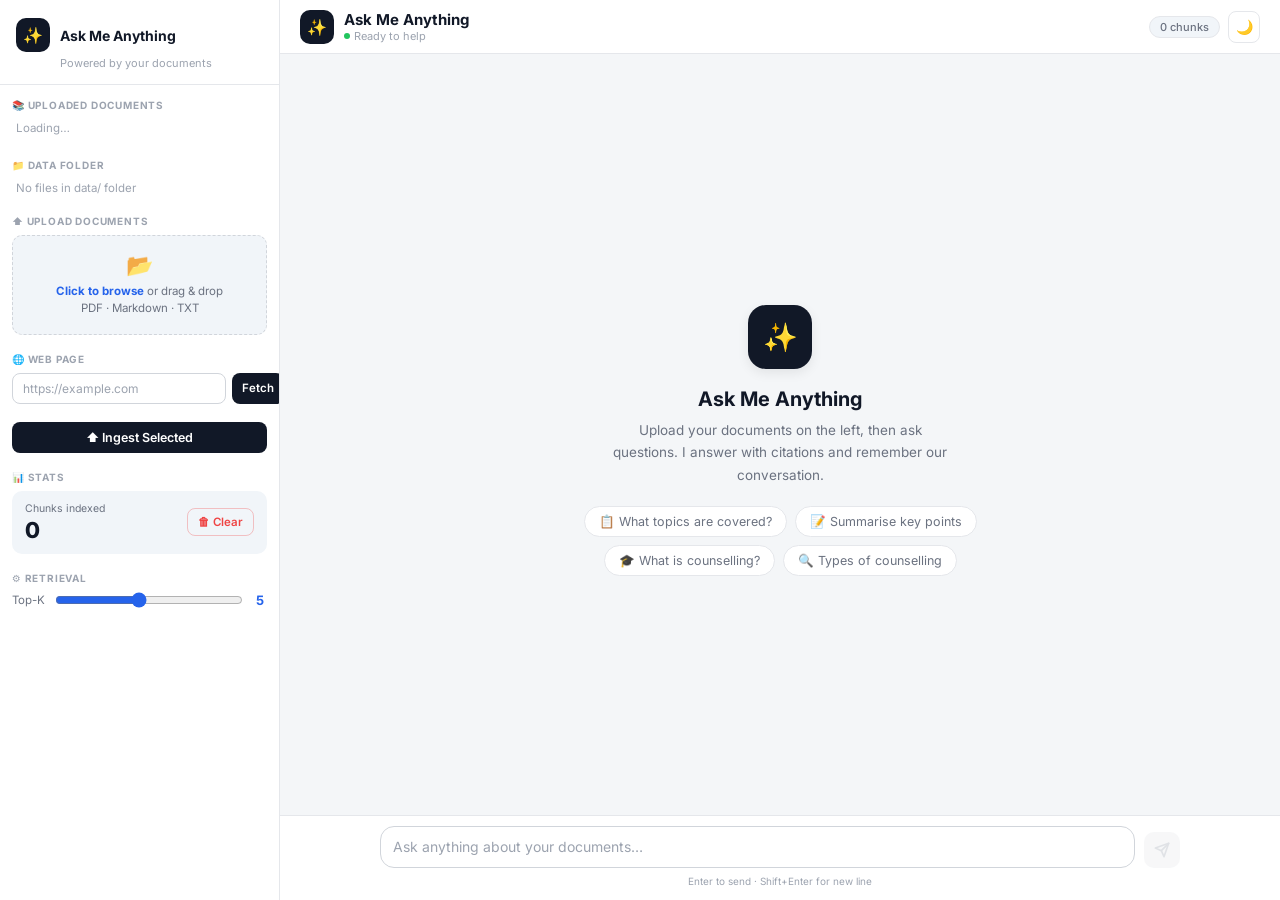
==== frontend/static/index.html @ d7ba44b6 "New Repository for RAG with Ollama" ====
<!DOCTYPE html>
<html lang="en" data-theme="light">
<head>
  <meta charset="UTF-8">
  <meta name="viewport" content="width=device-width, initial-scale=1">
  <title>Ask Me Anything</title>
  <link rel="preconnect" href="https://fonts.googleapis.com">
  <link href="https://fonts.googleapis.com/css2?family=Inter:wght@300;400;500;600;700&display=swap" rel="stylesheet">
  <link rel="stylesheet" href="/static/css/style.css">
</head>
<body>
<div class="app">

  <!-- Sidebar -->
  <aside class="sb">
    <div class="sb-head">
      <div class="sb-logo">
        <div class="sb-logo-icon">✨</div>
        <span class="sb-logo-text">Ask Me Anything</span>
      </div>
      <div class="sb-tagline">Powered by your documents</div>
    </div>
    <div class="sb-body">

      <div>
        <p class="sb-label">📚 Uploaded Documents</p>
        <div id="uploadedList"><p class="file-empty">Loading…</p></div>
        <p class="sb-sublabel" id="uploadStats"></p>
      </div>

      <div>
        <p class="sb-label">📁 Data Folder</p>
        <div id="dataList"><p class="file-empty">Loading…</p></div>
      </div>

      <div>
        <p class="sb-label">⬆️ Upload Documents</p>
        <div class="dz" id="dz">
          <input type="file" id="fileInput" multiple accept=".pdf,.md,.markdown,.txt">
          <span class="dz-ico">📂</span>
          <p><strong>Click to browse</strong> or drag &amp; drop</p>
          <p>PDF · Markdown · TXT</p>
        </div>
      </div>

      <div>
        <p class="sb-label">🌐 Web Page</p>
        <div class="url-row">
          <input class="url-in" type="url" id="urlIn" placeholder="https://example.com">
          <button class="btn btn-primary btn-sm" onclick="ingestURL()">Fetch</button>
        </div>
      </div>

      <div>
        <div class="btn-row">
          <button class="btn btn-primary btn-full" id="ingestBtn" onclick="ingestSelected()">⬆️ Ingest Selected</button>
        </div>
        <div class="prog" id="prog" style="display:none"></div>
      </div>

      <div>
        <p class="sb-label">📊 Stats</p>
        <div class="stat-card">
          <div>
            <div class="stat-lbl">Chunks indexed</div>
            <div class="stat-val" id="chunkCount">0</div>
          </div>
          <button class="btn btn-danger" onclick="clearAll()">🗑 Clear</button>
        </div>
      </div>

      <div>
        <p class="sb-label">⚙️ Retrieval</p>
        <div class="slider-row">
          <label>Top-K</label>
          <input type="range" id="tkSlider" min="1" max="10" value="5">
          <span class="slider-val" id="tkVal">5</span>
        </div>
      </div>

    </div>
  </aside>

  <!-- Main -->
  <main class="main">

    <div class="hdr">
      <div class="hdr-left">
        <div class="hdr-avatar">✨</div>
        <div>
          <div class="hdr-title">Ask Me Anything</div>
          <div class="hdr-sub"><span class="online"></span>Ready to help</div>
        </div>
      </div>
      <div class="hdr-right">
        <span class="chunk-pill" id="hdrChunks">0 chunks</span>
        <button class="icon-btn" id="themeBtn" onclick="toggleTheme()" title="Toggle theme">🌙</button>
      </div>
    </div>

    <div class="msgs" id="msgs">
      <div class="empty" id="emptyState">
        <div class="empty-icon">✨</div>
        <h2>Ask Me Anything</h2>
        <p>Upload your documents on the left, then ask questions. I answer with citations and remember our conversation.</p>
        <div class="chips">
          <button class="chip" onclick="chipSend('What topics are covered in the documents?')">📋 What topics are covered?</button>
          <button class="chip" onclick="chipSend('Give me a summary of the key points')">📝 Summarise key points</button>
          <button class="chip" onclick="chipSend('What is guidance and counselling?')">🎓 What is counselling?</button>
          <button class="chip" onclick="chipSend('What are the main types of counselling?')">🔍 Types of counselling</button>
        </div>
      </div>
    </div>

    <div style="max-width:800px;width:100%;margin:0 auto;padding:0 20px">
      <div class="typing-wrap" id="typingWrap">
        <div class="typing-row">
          <div class="m-av bot-av">✨</div>
          <div class="typing-bbl">
            <span class="dot"></span><span class="dot"></span><span class="dot"></span>
          </div>
        </div>
      </div>
    </div>

    <div class="ibar">
      <div class="ibar-inner">
        <div class="iwrap">
          <textarea id="msgIn" placeholder="Ask anything about your documents…" rows="1"></textarea>
        </div>
        <button class="send-btn" id="sendBtn" onclick="send()" disabled>
          <svg width="16" height="16" viewBox="0 0 24 24" fill="none" stroke="currentColor" stroke-width="2.5" stroke-linecap="round" stroke-linejoin="round"><line x1="22" y1="2" x2="11" y2="13"></line><polygon points="22 2 15 22 11 13 2 9 22 2"></polygon></svg>
        </button>
      </div>
      <div class="ibar-hint">Enter to send · Shift+Enter for new line</div>
    </div>

  </main>
</div>

<div class="toasts" id="toasts"></div>
<script src="/static/js/app.js"></script>
</body>
</html>
---- static/css/style.css ----
/* ── Reset ─────────────────────────────────────────────────────── */
*, *::before, *::after { box-sizing: border-box; margin: 0; padding: 0; }
html { height: 100%; }
body {
  font-family: 'Inter', system-ui, -apple-system, sans-serif;
  height: 100vh; overflow: hidden;
  background: var(--bg); color: var(--text);
  transition: background .25s, color .25s;
  -webkit-font-smoothing: antialiased;
}

/* ── Tokens: Light ─────────────────────────────────────────────── */
:root {
  --accent: #2563EB;
  --accent-dim: #EFF6FF;
  --accent-hover: #1D4ED8;

  --bg: #F4F6F8;
  --surface: #FFFFFF;
  --sidebar-bg: #FFFFFF;
  --hover: #F1F5F9;

  --text: #111827;
  --text2: #6B7280;
  --text3: #9CA3AF;

  --user-bubble: #111827;
  --user-text: #FFFFFF;
  --bot-bubble: #FFFFFF;
  --bot-text: #111827;
  --bot-border: #E5E7EB;

  --border: #E5E7EB;
  --border2: #D1D5DB;
  --input-bg: #FFFFFF;

  --sh-sm: 0 1px 3px rgba(0,0,0,.06), 0 1px 2px rgba(0,0,0,.04);
  --sh-md: 0 4px 12px rgba(0,0,0,.08);
  --sh-lg: 0 8px 32px rgba(0,0,0,.1);

  --r: 18px;
  --sw: 280px;
}

/* ── Tokens: Dark ──────────────────────────────────────────────── */
[data-theme="dark"] {
  --accent: #60A5FA;
  --accent-dim: rgba(96,165,250,.12);
  --accent-hover: #93C5FD;

  --bg: #0F1117;
  --surface: #1A1D24;
  --sidebar-bg: #141720;
  --hover: #22262F;

  --text: #F0F2F5;
  --text2: #9CA3AF;
  --text3: #6B7280;

  --user-bubble: #2563EB;
  --user-text: #FFFFFF;
  --bot-bubble: #1E2230;
  --bot-text: #F0F2F5;
  --bot-border: #2D3144;

  --border: #2D3144;
  --border2: #3A3F55;
  --input-bg: #1E2230;

  --sh-sm: 0 1px 3px rgba(0,0,0,.3);
  --sh-md: 0 4px 12px rgba(0,0,0,.4);
  --sh-lg: 0 8px 32px rgba(0,0,0,.5);
}

/* ── Layout ────────────────────────────────────────────────────── */
.app { display: flex; height: 100vh; }

/* ── Sidebar ───────────────────────────────────────────────────── */
.sb {
  width: var(--sw); flex-shrink: 0;
  background: var(--sidebar-bg);
  border-right: 1px solid var(--border);
  display: flex; flex-direction: column;
  overflow: hidden;
}
.sb-head {
  padding: 18px 16px 14px;
  border-bottom: 1px solid var(--border);
  flex-shrink: 0;
}
.sb-logo { display: flex; align-items: center; gap: 10px; }
.sb-logo-icon {
  width: 34px; height: 34px; border-radius: 10px;
  background: var(--user-bubble);
  display: flex; align-items: center; justify-content: center;
  font-size: 16px; flex-shrink: 0;
}
.sb-logo-text { font-size: 14px; font-weight: 700; color: var(--text); }
.sb-tagline { font-size: 11px; color: var(--text3); margin-top: 4px; padding-left: 44px; }

.sb-body { flex: 1; overflow-y: auto; padding: 14px 12px; display: flex; flex-direction: column; gap: 18px; }
.sb-body::-webkit-scrollbar { width: 3px; }
.sb-body::-webkit-scrollbar-thumb { background: var(--border); border-radius: 2px; }

.sb-label {
  font-size: 10px; font-weight: 700; text-transform: uppercase;
  letter-spacing: .8px; color: var(--text3); margin-bottom: 8px;
}

/* file list */
.file-item {
  display: flex; align-items: center; gap: 8px;
  padding: 7px 8px; border-radius: 9px; cursor: pointer;
  border: 1px solid transparent; transition: all .15s; margin-bottom: 2px;
}
.file-item:hover { background: var(--hover); }
.file-item.sel { background: var(--accent-dim); border-color: rgba(37,99,235,.2); }
.file-item input[type="checkbox"] { accent-color: var(--accent); width: 13px; height: 13px; flex-shrink: 0; }
.file-ico { font-size: 14px; flex-shrink: 0; }
.file-name { font-size: 12px; flex: 1; overflow: hidden; text-overflow: ellipsis; white-space: nowrap; color: var(--text); }
.file-empty { font-size: 11.5px; color: var(--text3); padding: 2px 4px; }

/* uploaded documents */
.doc-item {
  margin-bottom: 4px;
  border-radius: 8px;
  border: 1px solid var(--border);
  background: var(--surface);
  transition: all .15s;
}
.doc-item:hover { background: var(--hover); }
.doc-row {
  display: flex;
  align-items: center;
  gap: 8px;
  padding: 8px 9px;
}
.doc-info {
  flex: 1;
  min-width: 0;
}
.doc-name {
  font-size: 12px;
  font-weight: 600;
  color: var(--text);
  overflow: hidden;
  text-overflow: ellipsis;
  white-space: nowrap;
}
.doc-meta {
  font-size: 10px;
  color: var(--text3);
  margin-top: 2px;
}
.btn-del {
  width: 24px;
  height: 24px;
  border-radius: 6px;
  border: 1px solid var(--border);
  background: var(--surface);
  cursor: pointer;
  display: flex;
  align-items: center;
  justify-content: center;
  font-size: 12px;
  transition: all .15s;
  flex-shrink: 0;
}
.btn-del:hover {
  background: rgba(239,68,68,.1);
  border-color: #EF4444;
  color: #EF4444;
}
.sb-sublabel {
  font-size: 10px;
  color: var(--text3);
  margin-top: 4px;
  padding: 0 4px;
  font-weight: 500;
}

/* drop zone */
.dz {
  border: 1.5px dashed var(--border2); border-radius: 10px;
  padding: 16px 10px; text-align: center; cursor: pointer;
  transition: all .2s; background: var(--hover);
}
.dz:hover, .dz.over { border-color: var(--accent); background: var(--accent-dim); }
.dz-ico { font-size: 22px; margin-bottom: 5px; display: block; }
.dz p { font-size: 11.5px; color: var(--text2); line-height: 1.5; }
.dz strong { color: var(--accent); }
.dz input { display: none; }

/* url input */
.url-row { display: flex; gap: 6px; }
.url-in {
  flex: 1; padding: 7px 10px; border-radius: 8px;
  border: 1px solid var(--border2); background: var(--input-bg);
  color: var(--text); font-size: 12px; font-family: inherit; outline: none;
  transition: border-color .15s;
}
.url-in:focus { border-color: var(--accent); box-shadow: 0 0 0 3px var(--accent-dim); }
.url-in::placeholder { color: var(--text3); }

/* buttons */
.btn {
  display: inline-flex; align-items: center; justify-content: center; gap: 5px;
  padding: 8px 14px; border-radius: 8px; border: none; cursor: pointer;
  font-size: 12.5px; font-weight: 600; font-family: inherit; transition: all .15s;
}
.btn-primary { background: var(--user-bubble); color: #fff; }
[data-theme="dark"] .btn-primary { background: var(--accent); }
.btn-primary:hover { opacity: .88; }
.btn-primary:disabled { opacity: .4; cursor: not-allowed; }
.btn-danger { background: transparent; color: #EF4444; border: 1px solid rgba(239,68,68,.3); font-size: 11.5px; padding: 6px 10px; }
.btn-danger:hover { background: rgba(239,68,68,.07); }
.btn-sm { padding: 6px 10px; font-size: 11.5px; }
.btn-full { width: 100%; }
.btn-row { display: flex; gap: 6px; }

/* stat card */
.stat-card {
  background: var(--hover); border-radius: 10px; padding: 11px 13px;
  display: flex; justify-content: space-between; align-items: center;
}
.stat-lbl { font-size: 10.5px; color: var(--text2); margin-bottom: 2px; }
.stat-val { font-size: 22px; font-weight: 800; color: var(--text); }

/* slider */
.slider-row { display: flex; align-items: center; gap: 10px; }
.slider-row label { font-size: 11.5px; color: var(--text2); white-space: nowrap; }
.slider-row input[type="range"] { flex: 1; accent-color: var(--accent); cursor: pointer; }
.slider-val { font-size: 13px; font-weight: 700; color: var(--accent); min-width: 14px; text-align: center; }

/* progress */
.prog { background: var(--hover); border-radius: 9px; padding: 8px 10px; margin-top: 8px; }
.pi { display: flex; align-items: center; gap: 7px; padding: 4px 0; font-size: 11.5px; color: var(--text); }
.pi-ico { width: 16px; text-align: center; flex-shrink: 0; }
.pi-name { flex: 1; overflow: hidden; text-overflow: ellipsis; white-space: nowrap; }
.pi-st { font-size: 10px; color: var(--text3); }
.pi.spin .pi-ico { animation: spin .9s linear infinite; }
@keyframes spin { to { transform: rotate(360deg); } }

/* ── Main ──────────────────────────────────────────────────────── */
.main { flex: 1; display: flex; flex-direction: column; min-width: 0; overflow: hidden; }

/* header */
.hdr {
  display: flex; align-items: center; gap: 12px;
  padding: 0 20px; height: 54px;
  background: var(--surface);
  border-bottom: 1px solid var(--border);
  flex-shrink: 0; box-shadow: var(--sh-sm);
}
.hdr-left { display: flex; align-items: center; gap: 10px; flex: 1; }
.hdr-avatar {
  width: 34px; height: 34px; border-radius: 10px;
  background: var(--user-bubble);
  display: flex; align-items: center; justify-content: center;
  font-size: 16px; flex-shrink: 0;
}
.hdr-title { font-size: 15px; font-weight: 700; color: var(--text); }
.hdr-sub { font-size: 11px; color: var(--text3); display: flex; align-items: center; gap: 4px; }
.online { width: 6px; height: 6px; background: #22C55E; border-radius: 50%; animation: pulse 2.5s infinite; }
@keyframes pulse { 0%, 100% { opacity: 1; } 50% { opacity: .4; } }
.hdr-right { display: flex; align-items: center; gap: 8px; }
.chunk-pill {
  font-size: 11px; font-weight: 500;
  padding: 3px 10px; border-radius: 20px;
  background: var(--hover); color: var(--text2);
  border: 1px solid var(--border);
}
.icon-btn {
  width: 32px; height: 32px; border-radius: 8px; border: 1px solid var(--border);
  cursor: pointer; background: var(--surface);
  display: flex; align-items: center; justify-content: center;
  font-size: 14px; transition: all .15s; color: var(--text2);
}
.icon-btn:hover { background: var(--hover); color: var(--text); }

/* ── Messages area ─────────────────────────────────────────────── */
.msgs {
  flex: 1; overflow-y: auto;
  padding: 20px 20px 8px;
  display: flex; flex-direction: column; gap: 14px;
  scroll-behavior: smooth;
  background: var(--bg);
}
.msgs::-webkit-scrollbar { width: 4px; }
.msgs::-webkit-scrollbar-track { background: transparent; }
.msgs::-webkit-scrollbar-thumb { background: var(--border); border-radius: 2px; }

/* date divider */
.date-div {
  display: flex; align-items: center; gap: 10px;
  color: var(--text3); font-size: 11px; margin: 4px 0;
}
.date-div::before, .date-div::after { content: ''; flex: 1; height: 1px; background: var(--border); }

/* message row */
.mrow {
  display: flex; gap: 8px;
  max-width: 800px; width: 100%; margin: 0 auto;
  animation: rise .2s ease-out;
}
.mrow.user { flex-direction: row-reverse; }
@keyframes rise { from { opacity: 0; transform: translateY(8px); } to { opacity: 1; transform: translateY(0); } }

.m-av {
  width: 30px; height: 30px; border-radius: 8px; flex-shrink: 0;
  align-self: flex-end;
  display: flex; align-items: center; justify-content: center; font-size: 14px;
}
.m-av.bot-av { background: var(--user-bubble); color: #fff; }
.m-av.user-av { background: var(--hover); font-size: 12px; border: 1px solid var(--border); }

.m-col { max-width: 70%; display: flex; flex-direction: column; gap: 3px; }
.mrow.user .m-col { align-items: flex-end; }

/* bubbles */
.bbl {
  padding: 10px 14px; line-height: 1.65; font-size: 14px;
  word-wrap: break-word; white-space: pre-wrap;
  box-shadow: var(--sh-sm);
}
.bbl.user-bbl {
  background: var(--user-bubble); color: var(--user-text);
  border-radius: 18px 18px 4px 18px;
}
.bbl.bot-bbl {
  background: var(--bot-bubble); color: var(--bot-text);
  border-radius: 18px 18px 18px 4px;
  border: 1px solid var(--bot-border);
}
.bbl strong { font-weight: 700; }
.bbl em { font-style: italic; }
.bbl code {
  background: var(--hover); color: var(--text);
  padding: 1px 5px; border-radius: 4px;
  font-size: 12.5px; font-family: 'Courier New', monospace;
  border: 1px solid var(--border);
}
.bbl ul, .bbl ol { padding-left: 18px; }
.bbl li { margin: 2px 0; }
.bbl h1, .bbl h2, .bbl h3 { font-size: 14px; font-weight: 700; margin: 4px 0; }
.cite {
  display: inline-flex; align-items: center; justify-content: center;
  width: 16px; height: 16px; border-radius: 50%;
  background: var(--accent); color: #fff;
  font-size: 9px; font-weight: 700; vertical-align: text-top; margin: 0 1px;
}
.user-bbl .cite { background: rgba(255,255,255,.3); color: #fff; }

/* meta */
.m-meta { display: flex; align-items: center; gap: 5px; font-size: 10px; color: var(--text3); padding: 0 2px; }
.mrow.user .m-meta { flex-direction: row-reverse; }
.ticks { color: var(--accent); font-size: 11px; }

/* sources panel */
.src-toggle {
  display: inline-flex; align-items: center; gap: 5px;
  font-size: 11px; font-weight: 600; color: var(--text2);
  background: var(--hover); border: 1px solid var(--border);
  padding: 4px 10px; border-radius: 20px; cursor: pointer;
  font-family: inherit; transition: all .15s; margin-top: 2px;
}
.src-toggle:hover { background: var(--accent-dim); color: var(--accent); border-color: rgba(37,99,235,.2); }

.src-panel {
  background: var(--surface); border: 1px solid var(--border);
  border-radius: 12px; padding: 12px 14px; margin-top: 4px;
  display: none; animation: fadeUp .2s ease;
  max-width: 100%;
}
.src-panel.open { display: block; }
@keyframes fadeUp { from { opacity: 0; transform: translateY(5px); } to { opacity: 1; transform: translateY(0); } }

.sp-lbl { font-size: 10px; font-weight: 700; text-transform: uppercase; letter-spacing: .6px; color: var(--text3); margin-bottom: 8px; }
.src-item { display: flex; gap: 8px; align-items: flex-start; padding: 7px 9px; border-radius: 8px; background: var(--hover); margin-bottom: 4px; }
.src-num {
  width: 20px; height: 20px; border-radius: 50%; flex-shrink: 0;
  background: var(--user-bubble); color: #fff;
  font-size: 9.5px; font-weight: 700;
  display: flex; align-items: center; justify-content: center;
}
[data-theme="dark"] .src-num { background: var(--accent); }
.src-info { flex: 1; min-width: 0; }
.src-name { font-size: 12px; font-weight: 600; overflow: hidden; text-overflow: ellipsis; white-space: nowrap; color: var(--text); }
.src-sub { font-size: 10.5px; color: var(--text3); margin-top: 1px; }

.chunk-card { border: 1px solid var(--border); border-radius: 8px; padding: 9px 11px; margin-bottom: 5px; }
.chunk-card:last-child { margin-bottom: 0; }
.ck-hdr { display: flex; align-items: center; gap: 7px; margin-bottom: 5px; }
.ck-num { background: var(--user-bubble); color: #fff; font-size: 9.5px; font-weight: 700; padding: 2px 7px; border-radius: 20px; }
[data-theme="dark"] .ck-num { background: var(--accent); color: var(--bg); }
.ck-src { font-size: 11px; color: var(--text3); flex: 1; overflow: hidden; text-overflow: ellipsis; white-space: nowrap; }
.ck-score { font-size: 11px; font-weight: 600; color: var(--accent); }
.ck-txt { font-size: 12px; color: var(--text2); line-height: 1.55; }

/* ── Typing indicator ──────────────────────────────────────────── */
.typing-wrap { max-width: 800px; width: 100%; margin: 0 auto; display: none; }
.typing-row { display: flex; gap: 8px; align-items: flex-end; }
.typing-bbl {
  background: var(--bot-bubble); border: 1px solid var(--bot-border);
  border-radius: 18px 18px 18px 4px;
  padding: 12px 14px; display: flex; gap: 4px;
  box-shadow: var(--sh-sm);
}
.dot { width: 6px; height: 6px; background: var(--text3); border-radius: 50%; animation: bop 1.3s ease infinite; }
.dot:nth-child(2) { animation-delay: .18s; }
.dot:nth-child(3) { animation-delay: .36s; }
@keyframes bop { 0%, 60%, 100% { transform: translateY(0); } 30% { transform: translateY(-6px); } }

/* ── Empty state ───────────────────────────────────────────────── */
.empty {
  flex: 1; display: flex; flex-direction: column;
  align-items: center; justify-content: center;
  padding: 40px 20px; text-align: center;
  max-width: 560px; margin: 0 auto; width: 100%;
}
.empty-icon {
  width: 64px; height: 64px; border-radius: 18px;
  background: var(--user-bubble);
  display: flex; align-items: center; justify-content: center;
  font-size: 28px; margin-bottom: 18px;
  box-shadow: var(--sh-md);
}
[data-theme="dark"] .empty-icon { background: var(--accent); }
.empty h2 { font-size: 20px; font-weight: 700; color: var(--text); margin-bottom: 8px; }
.empty p { font-size: 13.5px; color: var(--text2); line-height: 1.65; max-width: 340px; }
.chips { display: flex; flex-wrap: wrap; gap: 8px; justify-content: center; margin-top: 20px; }
.chip {
  padding: 7px 14px; border-radius: 20px;
  border: 1px solid var(--border);
  font-size: 12.5px; color: var(--text2);
  background: var(--surface); cursor: pointer;
  font-family: inherit; transition: all .15s;
}
.chip:hover { border-color: var(--accent); color: var(--accent); background: var(--accent-dim); transform: translateY(-1px); }

/* ── Input bar ─────────────────────────────────────────────────── */
.ibar {
  padding: 10px 20px 13px;
  background: var(--surface);
  border-top: 1px solid var(--border);
  flex-shrink: 0;
}
.ibar-inner { display: flex; align-items: flex-end; gap: 9px; max-width: 800px; margin: 0 auto; }
.iwrap {
  flex: 1; display: flex; align-items: flex-end;
  background: var(--input-bg);
  border: 1.5px solid var(--border2);
  border-radius: 14px; padding: 9px 12px; gap: 8px;
  transition: border-color .15s, box-shadow .15s;
}
.iwrap:focus-within {
  border-color: var(--accent);
  box-shadow: 0 0 0 3px var(--accent-dim);
}
#msgIn {
  flex: 1; border: none; background: transparent;
  color: var(--text); font-size: 14px; outline: none;
  resize: none; max-height: 120px; min-height: 22px;
  line-height: 1.5; font-family: inherit;
}
#msgIn::placeholder { color: var(--text3); }
.send-btn {
  width: 36px; height: 36px; border-radius: 10px;
  background: var(--user-bubble); border: none; cursor: pointer;
  display: flex; align-items: center; justify-content: center;
  font-size: 15px; color: #fff; transition: all .2s; flex-shrink: 0;
  box-shadow: var(--sh-sm);
}
[data-theme="dark"] .send-btn { background: var(--accent); color: var(--bg); }
.send-btn:hover:not(:disabled) { transform: scale(1.06); box-shadow: var(--sh-md); }
.send-btn:disabled { opacity: .3; cursor: not-allowed; transform: none !important; box-shadow: none; background: var(--border); color: var(--text3); }
.ibar-hint { text-align: center; font-size: 10px; color: var(--text3); margin-top: 7px; }

/* ── Toasts ────────────────────────────────────────────────────── */
.toasts {
  position: fixed; top: 16px; right: 16px; z-index: 9999;
  display: flex; flex-direction: column; gap: 7px; align-items: flex-end;
  pointer-events: none;
}
.toast {
  display: flex; align-items: center; gap: 8px;
  padding: 9px 14px; border-radius: 10px;
  font-size: 13px; font-weight: 500;
  box-shadow: var(--sh-lg);
  animation: toastIn .25s ease, toastOut .3s ease 2.7s forwards;
  pointer-events: auto;
}
.toast.ok { background: #16A34A; color: #fff; }
.toast.err { background: #DC2626; color: #fff; }
.toast.inf { background: var(--surface); color: var(--text); border: 1px solid var(--border); }
@keyframes toastIn { from { opacity: 0; transform: translateX(14px); } to { opacity: 1; transform: translateX(0); } }
@keyframes toastOut { to { opacity: 0; transform: translateX(14px); } }
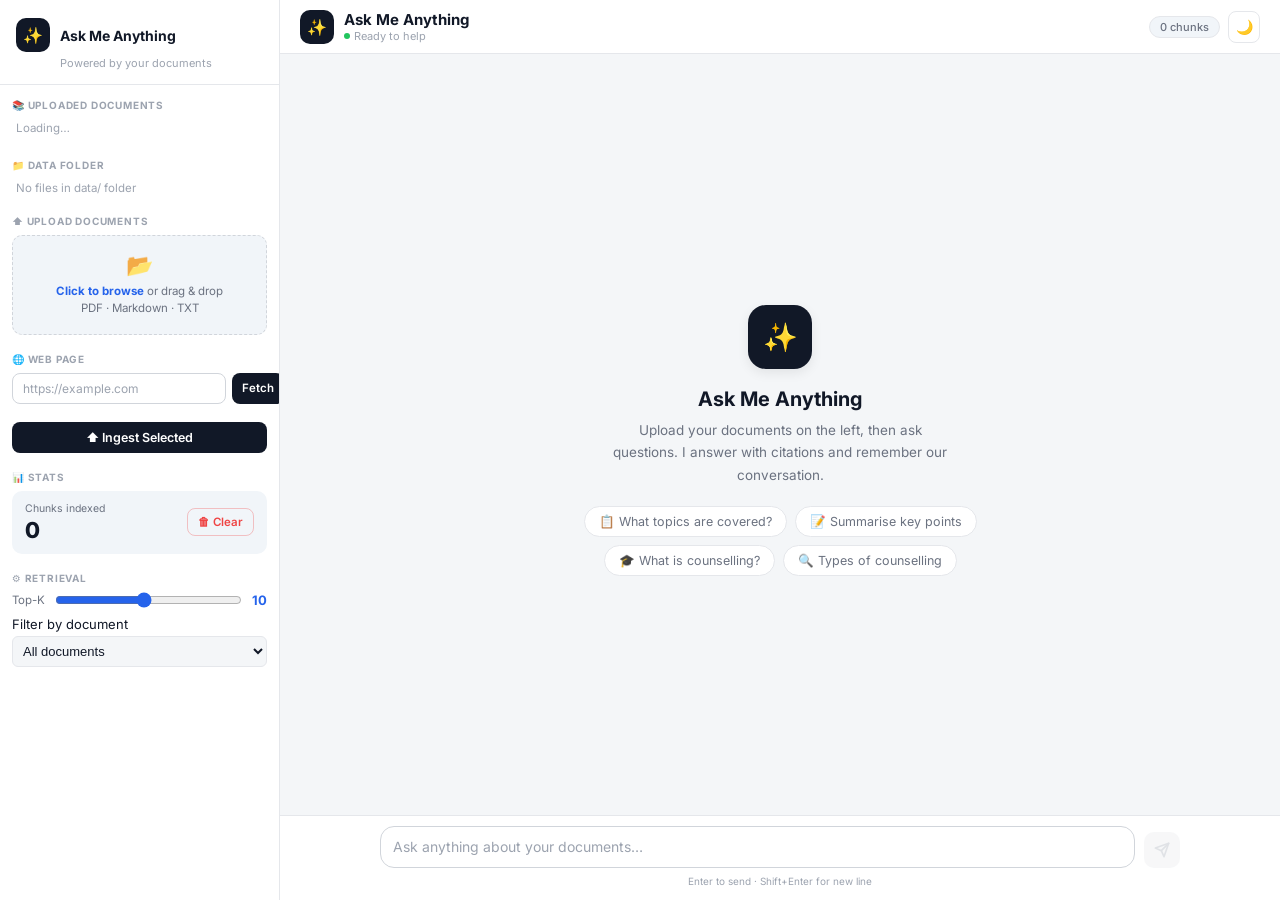
==== commit c16046ed: "Document Filtering Added" ====
--- a/frontend/static/index.html
+++ b/frontend/static/index.html
@@ -6,7 +6,7 @@
   <title>Ask Me Anything</title>
   <link rel="preconnect" href="https://fonts.googleapis.com">
   <link href="https://fonts.googleapis.com/css2?family=Inter:wght@300;400;500;600;700&display=swap" rel="stylesheet">
-  <link rel="stylesheet" href="/static/css/style.css">
+  <link rel="stylesheet" href="/static/css/style.css?v=2">
 </head>
 <body>
 <div class="app">
@@ -73,8 +73,14 @@
         <p class="sb-label">⚙️ Retrieval</p>
         <div class="slider-row">
           <label>Top-K</label>
-          <input type="range" id="tkSlider" min="1" max="10" value="5">
-          <span class="slider-val" id="tkVal">5</span>
+          <input type="range" id="tkSlider" min="1" max="20" value="10">
+          <span class="slider-val" id="tkVal">10</span>
+        </div>
+        <div style="margin-top: 8px;">
+          <label style="font-size: 13px; color: var(--text-secondary); margin-bottom: 4px; display: block;">Filter by document</label>
+          <select id="docFilter" onchange="setDocFilter()" style="width: 100%; padding: 6px; border: 1px solid var(--border); border-radius: 6px; background: var(--bg); color: var(--text); font-size: 13px;">
+            <option value="">All documents</option>
+          </select>
         </div>
       </div>
 
@@ -139,6 +145,6 @@
 </div>
 
 <div class="toasts" id="toasts"></div>
-<script src="/static/js/app.js"></script>
+<script src="/static/js/app.js?v=2"></script>
 </body>
 </html>
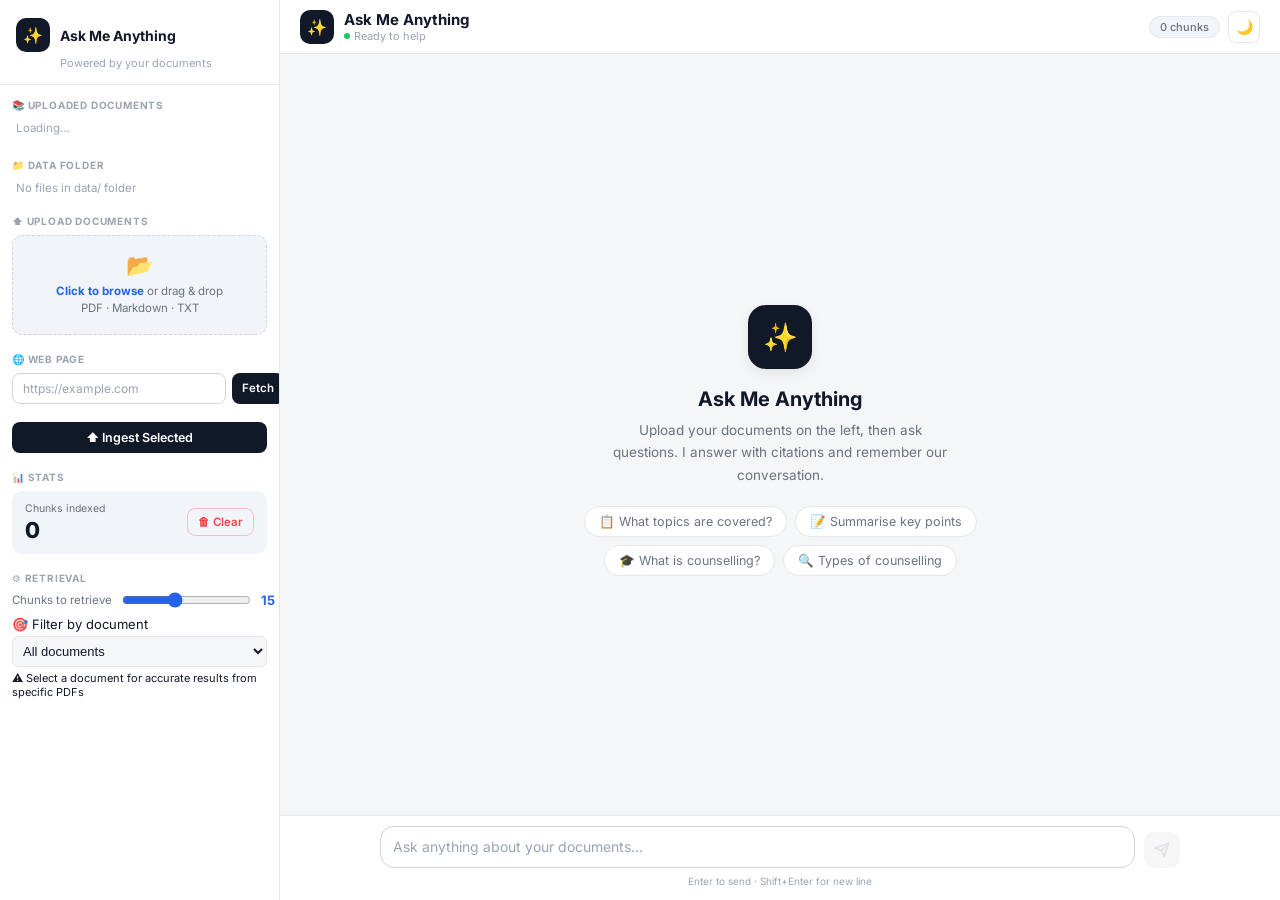
==== commit 4bc47729: "Fixes in reterival based on search for less chunks pdf" ====
--- a/frontend/static/index.html
+++ b/frontend/static/index.html
@@ -6,7 +6,7 @@
   <title>Ask Me Anything</title>
   <link rel="preconnect" href="https://fonts.googleapis.com">
   <link href="https://fonts.googleapis.com/css2?family=Inter:wght@300;400;500;600;700&display=swap" rel="stylesheet">
-  <link rel="stylesheet" href="/static/css/style.css?v=2">
+  <link rel="stylesheet" href="/static/css/style.css?v=4">
 </head>
 <body>
 <div class="app">
@@ -72,15 +72,16 @@
       <div>
         <p class="sb-label">⚙️ Retrieval</p>
         <div class="slider-row">
-          <label>Top-K</label>
-          <input type="range" id="tkSlider" min="1" max="20" value="10">
-          <span class="slider-val" id="tkVal">10</span>
+          <label>Chunks to retrieve</label>
+          <input type="range" id="tkSlider" min="5" max="30" value="15" step="5">
+          <span class="slider-val" id="tkVal">15</span>
         </div>
         <div style="margin-top: 8px;">
-          <label style="font-size: 13px; color: var(--text-secondary); margin-bottom: 4px; display: block;">Filter by document</label>
+          <label style="font-size: 13px; color: var(--text-secondary); margin-bottom: 4px; display: block;">🎯 Filter by document</label>
           <select id="docFilter" onchange="setDocFilter()" style="width: 100%; padding: 6px; border: 1px solid var(--border); border-radius: 6px; background: var(--bg); color: var(--text); font-size: 13px;">
             <option value="">All documents</option>
           </select>
+          <p style="font-size: 11px; color: var(--text-secondary); margin-top: 4px; line-height: 1.3;">⚠️ Select a document for accurate results from specific PDFs</p>
         </div>
       </div>
 
@@ -145,6 +146,6 @@
 </div>
 
 <div class="toasts" id="toasts"></div>
-<script src="/static/js/app.js?v=2"></script>
+<script src="/static/js/app.js?v=4"></script>
 </body>
 </html>
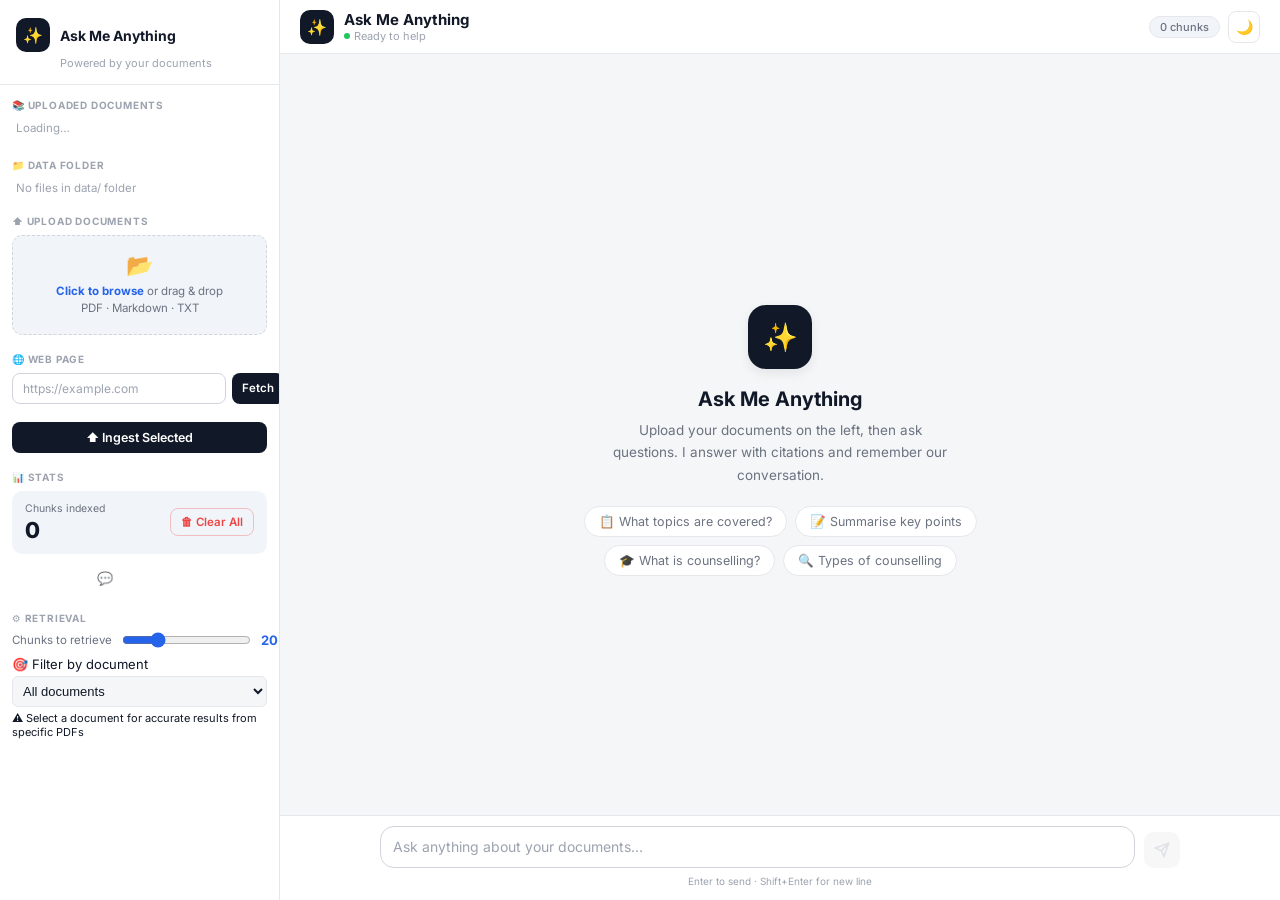
==== commit b536676a: "Fixes in chat style and formatting issues" ====
--- a/frontend/static/index.html
+++ b/frontend/static/index.html
@@ -6,7 +6,7 @@
   <title>Ask Me Anything</title>
   <link rel="preconnect" href="https://fonts.googleapis.com">
   <link href="https://fonts.googleapis.com/css2?family=Inter:wght@300;400;500;600;700&display=swap" rel="stylesheet">
-  <link rel="stylesheet" href="/static/css/style.css?v=4">
+  <link rel="stylesheet" href="/static/css/style.css?v=7">
 </head>
 <body>
 <div class="app">
@@ -65,16 +65,17 @@
             <div class="stat-lbl">Chunks indexed</div>
             <div class="stat-val" id="chunkCount">0</div>
           </div>
-          <button class="btn btn-danger" onclick="clearAll()">🗑 Clear</button>
+          <button class="btn btn-danger" onclick="clearAll()">🗑 Clear All</button>
         </div>
+        <button class="btn btn-primary" onclick="clearChatHistory()" style="width: 100%; margin-top: 8px; font-size: 13px; background: var(--text-secondary); opacity: 0.8;">💬 Clear Chat</button>
       </div>
 
       <div>
         <p class="sb-label">⚙️ Retrieval</p>
         <div class="slider-row">
           <label>Chunks to retrieve</label>
-          <input type="range" id="tkSlider" min="5" max="30" value="15" step="5">
-          <span class="slider-val" id="tkVal">15</span>
+          <input type="range" id="tkSlider" min="10" max="50" value="20" step="5">
+          <span class="slider-val" id="tkVal">20</span>
         </div>
         <div style="margin-top: 8px;">
           <label style="font-size: 13px; color: var(--text-secondary); margin-bottom: 4px; display: block;">🎯 Filter by document</label>
@@ -146,6 +147,6 @@
 </div>
 
 <div class="toasts" id="toasts"></div>
-<script src="/static/js/app.js?v=4"></script>
+<script src="/static/js/app.js?v=7"></script>
 </body>
 </html>
